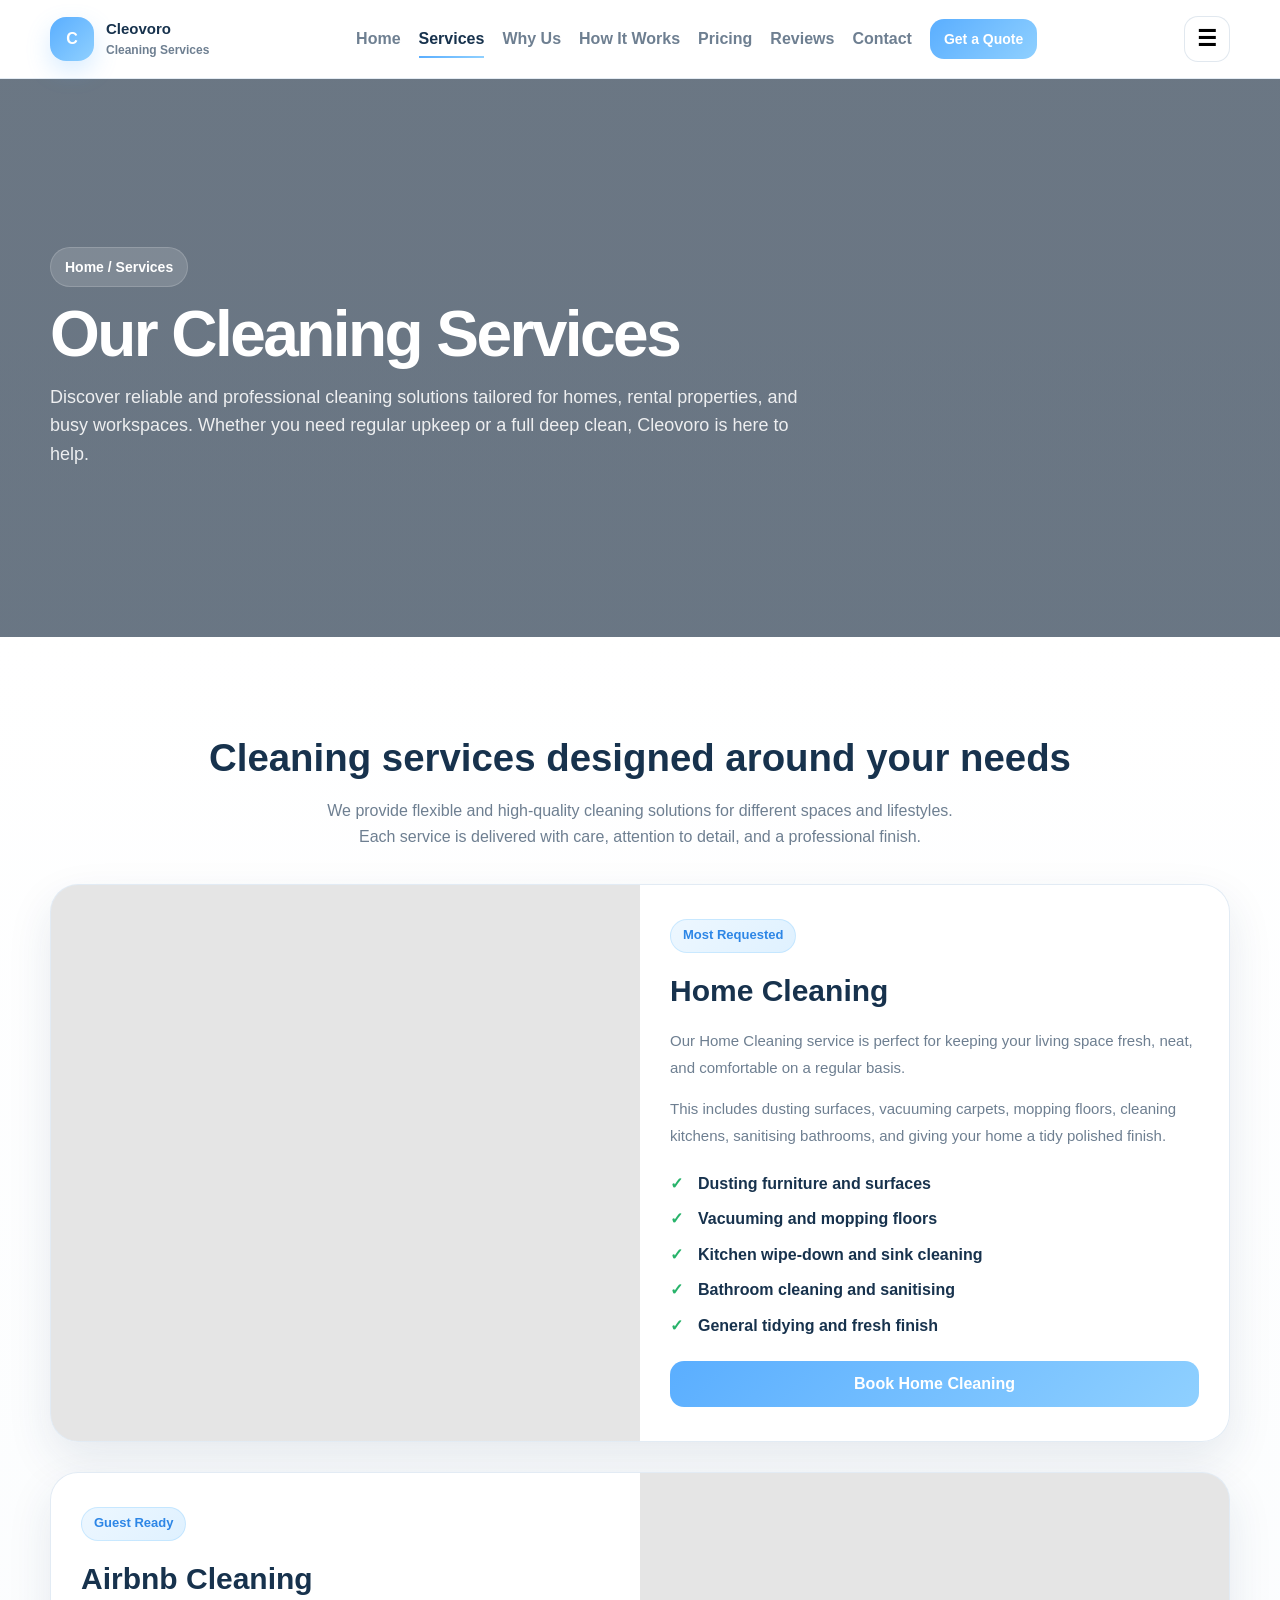
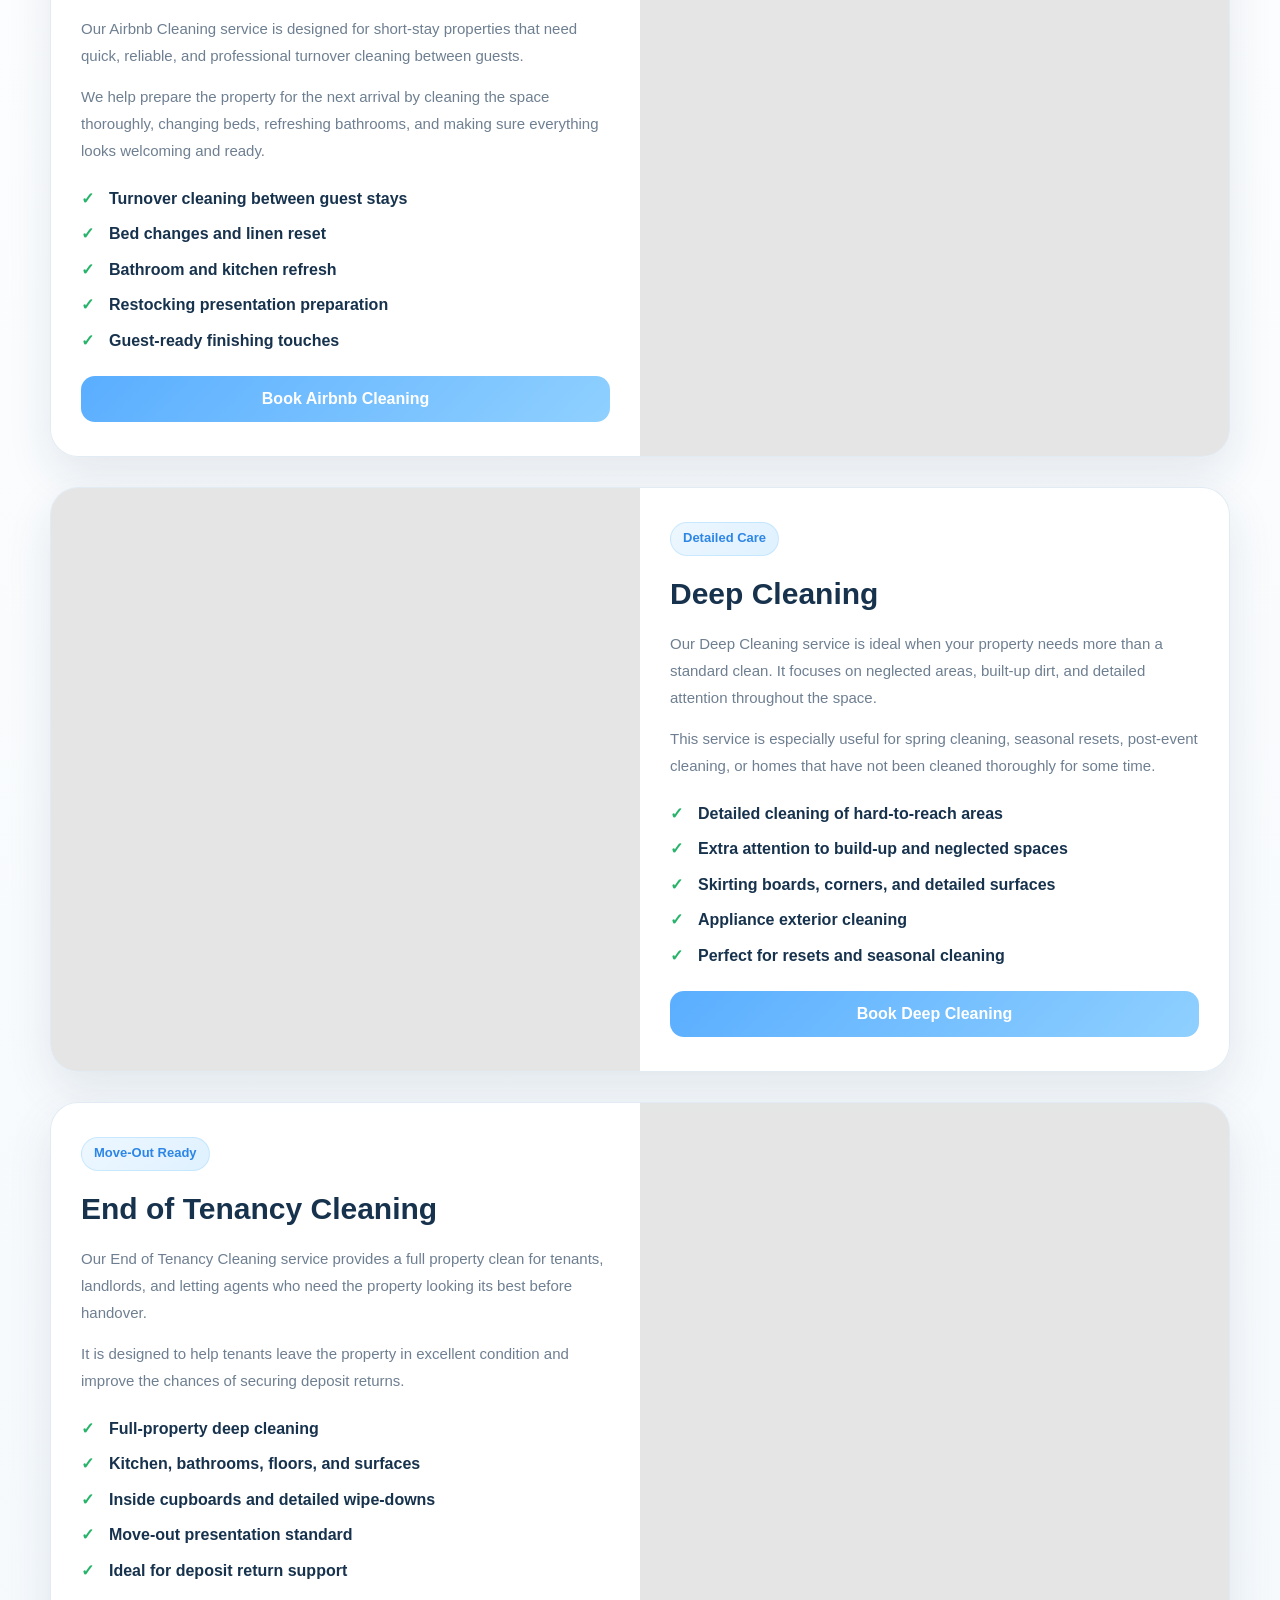
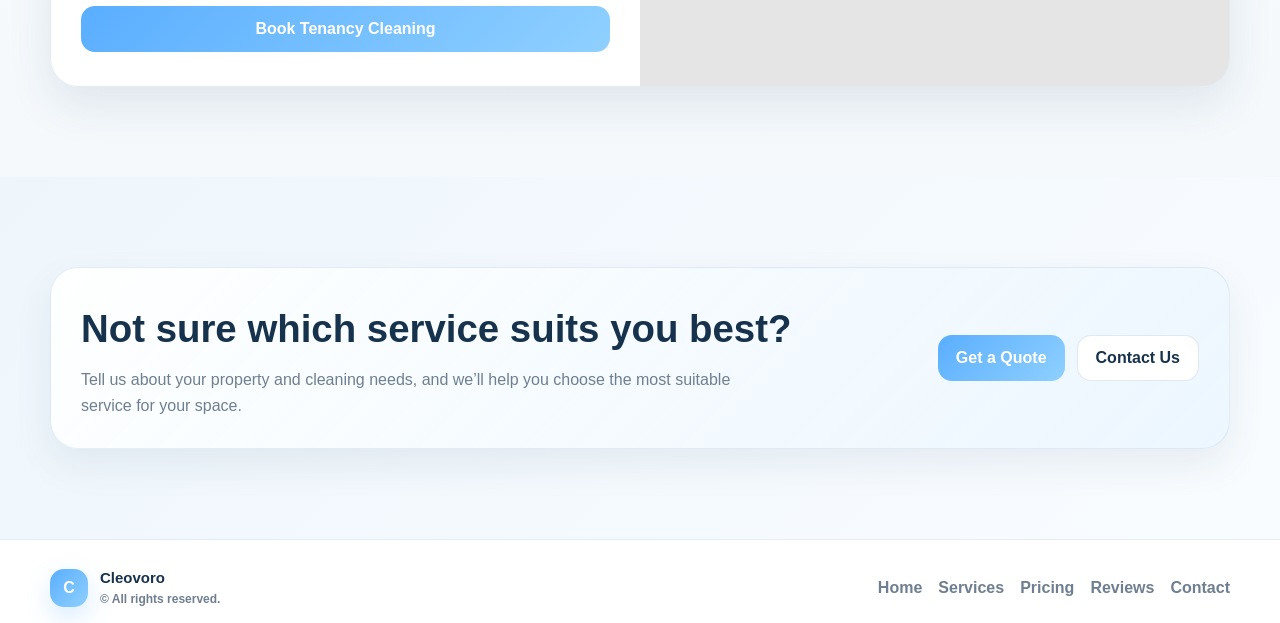
==== pages/services.html @ d51f7099 "1.2 update" ====
<!doctype html>
<html lang="en">
<head>
  <meta charset="UTF-8" />
  <meta name="viewport" content="width=device-width, initial-scale=1" />
  <title>Cleovoro | Services</title>
  <meta name="description" content="Explore Cleovoro cleaning services including Home Cleaning, Airbnb Cleaning, Deep Cleaning, and End of Tenancy Cleaning." />
  <link rel="stylesheet" href="../styles.css" />
</head>
<body>
  <!-- NAV -->
  <header class="nav" id="navbar">
    <div class="wrap nav-inner">
      <a href="index.html" class="brand">
        <div class="logo">C</div>
        <div>
          <div class="brand-title">Cleovoro</div>
          <div class="brand-sub">Cleaning Services</div>
        </div>
      </a>

      <nav class="menu">
        <a href="index.html">Home</a>
        <a href="services.html" class="active-link">Services</a>
        <a href="index.html#why-choose-us">Why Us</a>
        <a href="index.html#how-it-works">How It Works</a>
        <a href="index.html#pricing">Pricing</a>
        <a href="index.html#reviews">Reviews</a>
        <a href="index.html#contact">Contact</a>
        <a class="btn primary small" href="index.html#quote">Get a Quote</a>
      </nav>

      <button class="btn burger" id="burgerBtn">☰</button>
    </div>

    <div class="wrap mobile" id="mobileMenu">
      <a href="index.html">Home</a>
      <a href="services.html">Services</a>
      <a href="index.html#why-choose-us">Why Us</a>
      <a href="index.html#how-it-works">How It Works</a>
      <a href="index.html#pricing">Pricing</a>
      <a href="index.html#reviews">Reviews</a>
      <a href="index.html#contact">Contact</a>
      <a href="index.html#quote">Get a Quote</a>
    </div>
  </header>

  <!-- PAGE HERO -->
  <section class="sub-hero services-hero">
    <div class="sub-hero-overlay"></div>
    <div class="wrap sub-hero-content reveal visible">
      <div class="breadcrumb">Home / Services</div>
      <h1>Our Cleaning Services</h1>
      <p>
        Discover reliable and professional cleaning solutions tailored for homes,
        rental properties, and busy workspaces. Whether you need regular upkeep
        or a full deep clean, Cleovoro is here to help.
      </p>
    </div>
  </section>

  <!-- SERVICES INTRO -->
  <section class="section services-page-section">
    <div class="wrap">
      <div class="section-title center reveal visible">
        <div>
          <h2>Cleaning services designed around your needs</h2>
          <p>
            We provide flexible and high-quality cleaning solutions for different
            spaces and lifestyles. Each service is delivered with care,
            attention to detail, and a professional finish.
          </p>
        </div>
      </div>

      <div class="service-detail-grid">
        <!-- HOME CLEANING -->
        <div class="service-detail-card reveal visible">
          <div class="service-detail-image home-cleaning-img"></div>
          <div class="service-detail-content">
            <span class="service-badge">Most Requested</span>
            <h3>Home Cleaning</h3>
            <p>
              Our Home Cleaning service is perfect for keeping your living space
              fresh, neat, and comfortable on a regular basis.
            </p>
            <p>
              This includes dusting surfaces, vacuuming carpets, mopping floors,
              cleaning kitchens, sanitising bathrooms, and giving your home a
              tidy polished finish.
            </p>
            <ul class="service-list">
              <li>Dusting furniture and surfaces</li>
              <li>Vacuuming and mopping floors</li>
              <li>Kitchen wipe-down and sink cleaning</li>
              <li>Bathroom cleaning and sanitising</li>
              <li>General tidying and fresh finish</li>
            </ul>
            <a href="index.html#quote" class="btn primary">Book Home Cleaning</a>
          </div>
        </div>

        <!-- AIRBNB CLEANING -->
        <div class="service-detail-card reverse reveal visible">
          <div class="service-detail-image airbnb-cleaning-img"></div>
          <div class="service-detail-content">
            <span class="service-badge">Guest Ready</span>
            <h3>Airbnb Cleaning</h3>
            <p>
              Our Airbnb Cleaning service is designed for short-stay properties
              that need quick, reliable, and professional turnover cleaning
              between guests.
            </p>
            <p>
              We help prepare the property for the next arrival by cleaning the
              space thoroughly, changing beds, refreshing bathrooms, and making
              sure everything looks welcoming and ready.
            </p>
            <ul class="service-list">
              <li>Turnover cleaning between guest stays</li>
              <li>Bed changes and linen reset</li>
              <li>Bathroom and kitchen refresh</li>
              <li>Restocking presentation preparation</li>
              <li>Guest-ready finishing touches</li>
            </ul>
            <a href="index.html#quote" class="btn primary">Book Airbnb Cleaning</a>
          </div>
        </div>

        <!-- DEEP CLEANING -->
        <div class="service-detail-card reveal visible">
          <div class="service-detail-image deep-cleaning-img"></div>
          <div class="service-detail-content">
            <span class="service-badge">Detailed Care</span>
            <h3>Deep Cleaning</h3>
            <p>
              Our Deep Cleaning service is ideal when your property needs more
              than a standard clean. It focuses on neglected areas, built-up dirt,
              and detailed attention throughout the space.
            </p>
            <p>
              This service is especially useful for spring cleaning, seasonal
              resets, post-event cleaning, or homes that have not been cleaned
              thoroughly for some time.
            </p>
            <ul class="service-list">
              <li>Detailed cleaning of hard-to-reach areas</li>
              <li>Extra attention to build-up and neglected spaces</li>
              <li>Skirting boards, corners, and detailed surfaces</li>
              <li>Appliance exterior cleaning</li>
              <li>Perfect for resets and seasonal cleaning</li>
            </ul>
            <a href="index.html#quote" class="btn primary">Book Deep Cleaning</a>
          </div>
        </div>

        <!-- END OF TENANCY -->
        <div class="service-detail-card reverse reveal visible">
          <div class="service-detail-image tenancy-cleaning-img"></div>
          <div class="service-detail-content">
            <span class="service-badge">Move-Out Ready</span>
            <h3>End of Tenancy Cleaning</h3>
            <p>
              Our End of Tenancy Cleaning service provides a full property clean
              for tenants, landlords, and letting agents who need the property
              looking its best before handover.
            </p>
            <p>
              It is designed to help tenants leave the property in excellent
              condition and improve the chances of securing deposit returns.
            </p>
            <ul class="service-list">
              <li>Full-property deep cleaning</li>
              <li>Kitchen, bathrooms, floors, and surfaces</li>
              <li>Inside cupboards and detailed wipe-downs</li>
              <li>Move-out presentation standard</li>
              <li>Ideal for deposit return support</li>
            </ul>
            <a href="index.html#quote" class="btn primary">Book Tenancy Cleaning</a>
          </div>
        </div>
      </div>
    </div>
  </section>

  <!-- EXTRA CTA -->
  <section class="section service-cta-section">
    <div class="wrap">
      <div class="service-cta-box reveal visible">
        <div>
          <h2>Not sure which service suits you best?</h2>
          <p>
            Tell us about your property and cleaning needs, and we’ll help you
            choose the most suitable service for your space.
          </p>
        </div>
        <div class="service-cta-actions">
          <a href="index.html#quote" class="btn primary">Get a Quote</a>
          <a href="index.html#contact" class="btn">Contact Us</a>
        </div>
      </div>
    </div>
  </section>

  <!-- FOOTER -->
  <footer>
    <div class="wrap foot">
      <div class="foot-brand">
        <div class="logo small-logo">C</div>
        <div>
          <div class="brand-title">Cleovoro</div>
          <div class="brand-sub">© <span id="year"></span> All rights reserved.</div>
        </div>
      </div>

      <div class="links">
        <a href="index.html">Home</a>
        <a href="services.html">Services</a>
        <a href="index.html#pricing">Pricing</a>
        <a href="index.html#reviews">Reviews</a>
        <a href="index.html#contact">Contact</a>
      </div>
    </div>
  </footer>

  <script src="script.js"></script>
</body>
</html>
---- styles.css ----
:root{
  --bg: #eef4f9;
  --white: #ffffff;
  --light-blue: #8fd0ff;
  --blue: #5aaeff;
  --blue-dark: #2d86e6;
  --grey: #6e7f91;
  --grey-soft: #dbe4ec;
  --text: #17324d;
  --line: rgba(180, 200, 220, 0.4);
  --shadow: 0 18px 45px rgba(26, 60, 95, 0.12);
  --radius-lg: 26px;
  --radius-md: 18px;
  --radius-sm: 14px;
  --transition: .35s ease;
}

*{
  box-sizing: border-box;
}

html{
  scroll-behavior: smooth;
}

body{
  margin: 0;
  font-family: Arial, Helvetica, sans-serif;
  color: var(--text);
  background: linear-gradient(180deg, #ffffff 0%, #f7fbff 35%, #eef4f9 100%);
  line-height: 1.6;
  overflow-x: hidden;
}

a{
  text-decoration: none;
  color: inherit;
}

.wrap{
  width: min(1180px, calc(100% - 32px));
  margin: 0 auto;
}

/* NAV */
.nav{
  position: sticky;
  top: 0;
  z-index: 999;
  background: rgba(255,255,255,.82);
  backdrop-filter: blur(12px);
  border-bottom: 1px solid rgba(220,230,240,.8);
  transition: var(--transition);
}

.nav.scrolled{
  box-shadow: 0 8px 24px rgba(0,0,0,.06);
}

.nav-inner{
  min-height: 78px;
  display: flex;
  justify-content: space-between;
  align-items: center;
  gap: 20px;
}

.brand{
  display: flex;
  align-items: center;
  gap: 12px;
}

.brand-title{
  font-size: 15px;
  font-weight: 900;
}

.brand-sub{
  font-size: 12px;
  color: var(--grey);
  font-weight: 700;
}

.logo{
  width: 44px;
  height: 44px;
  border-radius: 16px;
  display: grid;
  place-items: center;
  background: linear-gradient(135deg, var(--blue), var(--light-blue));
  color: white;
  font-weight: 900;
  box-shadow: 0 10px 24px rgba(90,174,255,.24);
  transition: transform var(--transition);
}

.brand:hover .logo{
  transform: rotate(-6deg) scale(1.06);
}

.menu{
  display: flex;
  gap: 18px;
  align-items: center;
}

.menu a{
  font-weight: 700;
  color: var(--grey);
  position: relative;
  transition: var(--transition);
}

.menu a:hover{
  color: var(--text);
}

.menu a:not(.btn)::after{
  content: "";
  position: absolute;
  left: 0;
  bottom: -6px;
  width: 0;
  height: 2px;
  background: linear-gradient(90deg, var(--blue), var(--light-blue));
  transition: var(--transition);
}

.menu a:not(.btn):hover::after{
  width: 100%;
}

.mobile{
  display: none;
  padding-bottom: 14px;
}

.mobile.show{
  display: block;
}

.mobile a{
  display: block;
  padding: 12px 14px;
  margin-bottom: 10px;
  background: white;
  border: 1px solid var(--grey-soft);
  border-radius: 14px;
}

.burger{
  display: none;
  width: 46px;
  height: 46px;
  padding: 0;
  font-size: 22px;
}

/* BUTTONS */
.btn{
  display: inline-flex;
  align-items: center;
  justify-content: center;
  min-height: 46px;
  padding: 0 18px;
  border-radius: 14px;
  border: 1px solid rgba(170,190,210,.35);
  background: white;
  font-weight: 800;
  cursor: pointer;
  transition: transform .25s ease, box-shadow .25s ease, background .25s ease;
}

.btn:hover{
  transform: translateY(-2px);
  box-shadow: 0 14px 28px rgba(0,0,0,.08);
}

.btn.primary{
  background: linear-gradient(135deg, var(--blue), var(--light-blue));
  color: white;
  border: none;
}

.btn.primary:hover{
  background: linear-gradient(135deg, var(--blue-dark), var(--blue));
}

.btn.ghost{
  background: rgba(255,255,255,.8);
}

.btn.small{
  min-height: 40px;
  padding: 0 14px;
  font-size: 14px;
}

/* HERO */
.hero{
  position: relative;
  min-height: 100vh;
  display: flex;
  align-items: center;
}

.hero-bg{
  background-image:
    linear-gradient(rgba(12,31,52,.52), rgba(12,31,52,.52)),
    url("https://images.unsplash.com/photo-1581578731548-c64695cc6952?auto=format&fit=crop&w=1600&q=80");
  background-size: cover;
  background-position: center;
  background-attachment: fixed;
}

.hero-grid{
  position: relative;
  z-index: 2;
  display: grid;
  grid-template-columns: 1.08fr .92fr;
  gap: 32px;
  align-items: center;
  padding: 70px 0;
}

.hero-content{
  color: white;
}

.badge{
  display: inline-flex;
  align-items: center;
  gap: 10px;
  padding: 10px 16px;
  border-radius: 999px;
  background: rgba(255,255,255,.15);
  border: 1px solid rgba(255,255,255,.18);
  backdrop-filter: blur(8px);
  font-weight: 800;
  font-size: 14px;
}

.dot{
  width: 10px;
  height: 10px;
  border-radius: 50%;
  background: #33d17a;
  box-shadow: 0 0 0 4px rgba(51,209,122,.18);
}

h1{
  margin: 18px 0 14px;
  font-size: clamp(2.6rem, 5vw, 4.8rem);
  line-height: 1.03;
  letter-spacing: -0.04em;
}

.lead{
  max-width: 60ch;
  color: rgba(255,255,255,.88);
  font-size: 18px;
  margin-bottom: 22px;
}

.hero-actions{
  display: flex;
  gap: 12px;
  flex-wrap: wrap;
  margin-bottom: 18px;
}

.trust{
  display: flex;
  flex-wrap: wrap;
  gap: 10px;
}

.trust span{
  background: rgba(255,255,255,.14);
  border: 1px solid rgba(255,255,255,.14);
  color: rgba(255,255,255,.92);
  padding: 9px 12px;
  border-radius: 999px;
  font-size: 14px;
}

/* CARD */
.card{
  background: rgba(255,255,255,.82);
  backdrop-filter: blur(14px);
  border: 1px solid rgba(255,255,255,.5);
  border-radius: var(--radius-lg);
  box-shadow: var(--shadow);
  transition: transform var(--transition), box-shadow var(--transition);
}

.card:hover{
  transform: translateY(-6px);
  box-shadow: 0 24px 55px rgba(26,60,95,.17);
}

.quote-card{
  padding: 22px;
}

.quote-title{
  display: flex;
  justify-content: space-between;
  gap: 12px;
  margin-bottom: 16px;
}

.quote-title h3{
  margin: 0 0 4px;
  font-size: 24px;
}

.quote-title p{
  margin: 0;
  color: var(--grey);
}

.pill{
  display: inline-flex;
  align-items: center;
  min-height: 34px;
  padding: 0 12px;
  border-radius: 999px;
  background: #eef7ff;
  color: var(--blue-dark);
  border: 1px solid rgba(90,174,255,.24);
  font-size: 13px;
  font-weight: 800;
}

.pill.soft{
  background: white;
}

.form{
  display: grid;
  gap: 16px;
}

.grid2{
  display: grid;
  grid-template-columns: repeat(2, 1fr);
  gap: 14px;
}

label{
  display: block;
  margin-bottom: 7px;
  font-size: 14px;
  font-weight: 800;
}

input,
select,
textarea{
  width: 100%;
  padding: 13px 14px;
  border-radius: 14px;
  border: 1px solid rgba(160,180,200,.38);
  background: rgba(255,255,255,.92);
  font: inherit;
  outline: none;
  transition: var(--transition);
}

input:focus,
select:focus,
textarea:focus{
  border-color: rgba(90,174,255,.5);
  box-shadow: 0 0 0 5px rgba(90,174,255,.12);
  transform: translateY(-1px);
}

textarea{
  min-height: 100px;
  resize: vertical;
}

.checks{
  align-items: center;
}

.check-item{
  display: flex;
  align-items: center;
  gap: 10px;
  margin: 0;
}

.check-item input{
  width: auto;
}

.price-box{
  display: flex;
  justify-content: space-between;
  align-items: center;
  gap: 18px;
  padding: 16px;
  border-radius: 18px;
  background: linear-gradient(135deg, #ffffff, #eef7ff);
  border: 1px solid rgba(170,190,210,.28);
}

.mini{
  font-size: 13px;
  color: var(--grey);
}

#priceValue{
  display: block;
  font-size: 36px;
  margin: 6px 0;
  line-height: 1;
}

.price-actions{
  display: flex;
  gap: 10px;
  align-items: center;
  flex-wrap: wrap;
}

/* SECTIONS */
.section{
  padding: 90px 0;
  position: relative;
  overflow: hidden;
}

.section-title{
  margin-bottom: 26px;
}

.section-title h2{
  margin: 0 0 10px;
  font-size: clamp(2rem, 3vw, 2.8rem);
}

.section-title p{
  margin: 0;
  color: var(--grey);
  max-width: 72ch;
}

/* SERVICES */
.section-services{
  background:
    linear-gradient(rgba(255,255,255,.92), rgba(255,255,255,.92)),
    url("https://images.unsplash.com/photo-1603712725038-e9334ae8f39f?auto=format&fit=crop&w=1600&q=80");
  background-size: cover;
  background-position: center;
}

.features{
  display: grid;
  grid-template-columns: repeat(3, 1fr);
  gap: 18px;
}

.feature{
  padding: 22px;
}

.icon{
  width: 56px;
  height: 56px;
  border-radius: 18px;
  display: grid;
  place-items: center;
  font-size: 24px;
  background: linear-gradient(135deg, #edf7ff, #dbf0ff);
  border: 1px solid rgba(143,208,255,.36);
  margin-bottom: 14px;
  transition: transform var(--transition);
}

.feature:hover .icon{
  transform: scale(1.08) rotate(-5deg);
}

.feature h3{
  margin: 0 0 8px;
}

.feature p{
  margin: 0;
  color: var(--grey);
}

/* SPLIT */
.split-bg{
  background: linear-gradient(135deg, #eef6fc 0%, #f8fbfe 100%);
}

.split-grid{
  display: grid;
  grid-template-columns: 1fr 1fr;
  gap: 28px;
  align-items: center;
}

.split-image{
  min-height: 520px;
  border-radius: 28px;
  background-image:
    linear-gradient(rgba(0,0,0,.15), rgba(0,0,0,.15)),
    url("https://images.unsplash.com/photo-1527515637462-cff94eecc1ac?auto=format&fit=crop&w=1200&q=80");
  background-size: cover;
  background-position: center;
  box-shadow: var(--shadow);
  transition: transform .5s ease;
}

.split-image:hover{
  transform: scale(1.02);
}

.mini-grid{
  display: grid;
  grid-template-columns: repeat(2, 1fr);
  gap: 16px;
}

.mini-card{
  padding: 20px;
  border-radius: 20px;
  background: white;
  border: 1px solid rgba(190,210,230,.45);
  box-shadow: 0 10px 30px rgba(25,60,90,.06);
  transition: transform var(--transition), box-shadow var(--transition);
}

.mini-card:hover{
  transform: translateY(-5px);
  box-shadow: 0 20px 34px rgba(25,60,90,.12);
}

.mini-card h3{
  margin: 0 0 8px;
}

.mini-card p{
  margin: 0;
  color: var(--grey);
}

/* HOW IT WORKS */
.how-it-works-section{
  background:
    linear-gradient(rgba(255,255,255,0.94), rgba(241,247,252,0.94)),
    url("https://images.unsplash.com/photo-1527515862127-a4fc05baf7a5?auto=format&fit=crop&w=1600&q=80");
  background-size: cover;
  background-position: center;
}

.section-title.center{
  text-align: center;
}

.section-title.center p{
  margin-left: auto;
  margin-right: auto;
}

.steps-grid{
  display: grid;
  grid-template-columns: repeat(4, 1fr);
  gap: 18px;
  margin-top: 28px;
}

.step-card{
  position: relative;
  padding: 28px 22px 22px;
  border-radius: 24px;
  background: rgba(255,255,255,0.88);
  backdrop-filter: blur(10px);
  border: 1px solid rgba(190,210,230,0.45);
  box-shadow: 0 16px 38px rgba(26,60,95,0.10);
  transition: transform .35s ease, box-shadow .35s ease, border-color .35s ease;
  overflow: hidden;
}

.step-card::before{
  content: "";
  position: absolute;
  top: 0;
  left: 0;
  width: 100%;
  height: 5px;
  background: linear-gradient(90deg, var(--blue), var(--light-blue));
}

.step-card:hover{
  transform: translateY(-8px);
  box-shadow: 0 26px 48px rgba(26,60,95,0.16);
  border-color: rgba(90,174,255,0.35);
}

.step-number{
  position: absolute;
  top: 14px;
  right: 16px;
  width: 36px;
  height: 36px;
  border-radius: 50%;
  display: grid;
  place-items: center;
  background: linear-gradient(135deg, var(--blue), var(--light-blue));
  color: #fff;
  font-weight: 900;
  box-shadow: 0 10px 20px rgba(90,174,255,0.22);
}

.step-icon{
  width: 68px;
  height: 68px;
  display: grid;
  place-items: center;
  border-radius: 20px;
  margin-bottom: 18px;
  font-size: 30px;
  background: linear-gradient(135deg, #edf7ff, #dff1ff);
  border: 1px solid rgba(143,208,255,0.36);
  transition: transform .35s ease;
}

.step-card:hover .step-icon{
  transform: scale(1.08) rotate(-6deg);
}

.step-card h3{
  margin: 0 0 10px;
  font-size: 20px;
  color: var(--text);
}

.step-card p{
  margin: 0;
  color: var(--grey);
  font-size: 15px;
  line-height: 1.7;
}

.how-it-works-cta{
  margin-top: 30px;
  padding: 22px 24px;
  border-radius: 24px;
  background: linear-gradient(135deg, rgba(255,255,255,0.92), rgba(234,245,255,0.82));
  border: 1px solid rgba(180,200,220,0.35);
  box-shadow: 0 16px 35px rgba(26,60,95,0.08);
  display: flex;
  align-items: center;
  justify-content: space-between;
  gap: 18px;
}

.how-it-works-cta h3{
  margin: 0 0 6px;
  font-size: 24px;
}

.how-it-works-cta p{
  margin: 0;
  color: var(--grey);
}

/* responsive */
@media (max-width: 1024px){
  .steps-grid{
    grid-template-columns: repeat(2, 1fr);
  }
}

@media (max-width: 768px){
  .steps-grid{
    grid-template-columns: 1fr;
  }

  .how-it-works-cta{
    flex-direction: column;
    align-items: flex-start;
  }
}

/* PRICING */
.pricing-section{
  background:
    linear-gradient(rgba(245,250,255,.95), rgba(245,250,255,.95)),
    url("https://images.unsplash.com/photo-1563453392212-326f5e854473?auto=format&fit=crop&w=1600&q=80");
  background-size: cover;
  background-position: center;
}

.pricing{
  display: grid;
  grid-template-columns: repeat(3, 1fr);
  gap: 18px;
}

.plan{
  position: relative;
  padding: 24px;
}

.plan.featured{
  transform: scale(1.03);
}

.plan.featured:hover{
  transform: scale(1.03) translateY(-6px);
}

.tag{
  position: absolute;
  top: 18px;
  right: 18px;
  background: linear-gradient(135deg, var(--blue), var(--light-blue));
  color: white;
  border-radius: 999px;
  padding: 8px 12px;
  font-size: 13px;
  font-weight: 800;
}

.plan .p{
  color: var(--grey);
}

.money{
  font-size: 40px;
  font-weight: 900;
}

.per{
  color: var(--grey);
  font-weight: 700;
}

.list{
  list-style: none;
  padding: 0;
  margin: 18px 0 22px;
  display: grid;
  gap: 10px;
}

.list li{
  display: flex;
  gap: 10px;
}

.tick{
  color: #29b36b;
  font-weight: 900;
}

.actions{
  display: flex;
  gap: 10px;
  flex-wrap: wrap;
}

/* REVIEWS */
.reviews-bg{
  background-image:
    linear-gradient(rgba(18,38,58,.72), rgba(18,38,58,.72)),
    url("https://images.unsplash.com/photo-1520607162513-77705c0f0d4a?auto=format&fit=crop&w=1600&q=80");
  background-size: cover;
  background-position: center;
  color: white;
  background-attachment: fixed;
}

.reviews-bg .section-title p{
  color: rgba(255,255,255,.8);
}

.testimonials{
  display: grid;
  grid-template-columns: repeat(2, 1fr);
  gap: 18px;
  margin-bottom: 18px;
}

.review{
  padding: 22px;
  background: rgba(255,255,255,.12);
  border: 1px solid rgba(255,255,255,.15);
  color: white;
}

.review p,
.review .where{
  color: rgba(255,255,255,.82);
}

.review .who{
  font-weight: 900;
}

.stars{
  color: #ffc85a;
  letter-spacing: 2px;
  margin-bottom: 10px;
}

.cta{
  padding: 22px;
  display: flex;
  justify-content: space-between;
  align-items: center;
  gap: 18px;
  background: rgba(255,255,255,.14);
  color: white;
}

/* CONTACT */
.contact-section{
  background: linear-gradient(180deg, #ffffff 0%, #f1f7fc 100%);
}

.contact-cards{
  display: grid;
  grid-template-columns: repeat(3, 1fr);
  gap: 18px;
}

/* FOOTER */
footer{
  padding: 26px 0 14px;
  border-top: 1px solid rgba(210,225,240,.6);
  background: white;
}

.foot{
  display: flex;
  justify-content: space-between;
  align-items: center;
  gap: 18px;
}

.foot-brand{
  display: flex;
  align-items: center;
  gap: 12px;
}

.small-logo{
  width: 38px;
  height: 38px;
  border-radius: 14px;
}

.links{
  display: flex;
  gap: 16px;
  flex-wrap: wrap;
}

.links a{
  color: var(--grey);
  font-weight: 700;
}

/* TOAST */
.toast{
  position: fixed;
  right: 18px;
  bottom: 18px;
  z-index: 1200;
  display: flex;
  gap: 12px;
  align-items: center;
  width: min(360px, calc(100% - 28px));
  padding: 15px 16px;
  border-radius: 18px;
  background: rgba(17,28,40,.94);
  color: white;
  opacity: 0;
  pointer-events: none;
  transform: translateY(10px);
  transition: .28s ease;
}

.toast.show{
  opacity: 1;
  transform: translateY(0);
}

.ticon{
  width: 40px;
  height: 40px;
  border-radius: 12px;
  display: grid;
  place-items: center;
  background: rgba(255,255,255,.12);
  font-weight: 900;
}

.ttext{
  font-weight: 900;
}

.tmuted{
  color: rgba(255,255,255,.8);
  font-size: 14px;
}

/* REVEAL */
.reveal{
  opacity: 0;
  transform: translateY(26px);
  transition: opacity .8s ease, transform .8s ease;
}

.reveal.visible{
  opacity: 1;
  transform: translateY(0);
}


/* RESPONSIVE */
@media (max-width: 1024px){
  .hero-grid,
  .split-grid{
    grid-template-columns: 1fr;
  }

  .features,
  .pricing,
  .contact-cards{
    grid-template-columns: repeat(2, 1fr);
  }

  .split-image{
    min-height: 380px;
  }
}

@media (max-width: 768px){
  .menu{
    display: none;
  }

  .burger{
    display: inline-flex;
  }

  .grid2,
  .features,
  .pricing,
  .testimonials,
  .mini-grid,
  .contact-cards{
    grid-template-columns: 1fr !important;
  }

  .price-box,
  .cta,
  .foot{
    flex-direction: column;
    align-items: flex-start;
  }

  .hero-bg,
  .reviews-bg{
    background-attachment: scroll;
  }

  h1{
    font-size: 2.8rem;
  }
}





/* =========================
   SERVICES PAGE
========================= */

.active-link{
  color: var(--text) !important;
}

.active-link::after{
  width: 100% !important;
}

.sub-hero{
  position: relative;
  min-height: 62vh;
  display: flex;
  align-items: center;
  overflow: hidden;
}

.services-hero{
  background-image:
    linear-gradient(rgba(16, 35, 56, 0.62), rgba(16, 35, 56, 0.62)),
    url("https://images.unsplash.com/photo-1520607162513-77705c0f0d4a?auto=format&fit=crop&w=1600&q=80");
  background-size: cover;
  background-position: center;
  background-attachment: fixed;
}

.sub-hero-content{
  position: relative;
  z-index: 2;
  color: white;
  padding: 80px 0;
}

.breadcrumb{
  display: inline-block;
  margin-bottom: 14px;
  padding: 8px 14px;
  border-radius: 999px;
  background: rgba(255,255,255,0.14);
  border: 1px solid rgba(255,255,255,0.16);
  font-size: 14px;
  font-weight: 700;
}

.sub-hero-content h1{
  margin: 0 0 14px;
  font-size: clamp(2.5rem, 5vw, 4.5rem);
  line-height: 1.05;
  color: white;
}

.sub-hero-content p{
  max-width: 750px;
  margin: 0;
  font-size: 18px;
  color: rgba(255,255,255,0.88);
}

.services-page-section{
  background: linear-gradient(180deg, #ffffff 0%, #f5f9fc 100%);
}

.service-detail-grid{
  display: grid;
  gap: 30px;
  margin-top: 34px;
}

.service-detail-card{
  display: grid;
  grid-template-columns: 1fr 1fr;
  gap: 0;
  background: rgba(255,255,255,0.92);
  border: 1px solid rgba(190,210,230,0.45);
  border-radius: 28px;
  overflow: hidden;
  box-shadow: 0 18px 45px rgba(26,60,95,0.10);
  transition: transform .35s ease, box-shadow .35s ease;
}

.service-detail-card:hover{
  transform: translateY(-6px);
  box-shadow: 0 28px 55px rgba(26,60,95,0.14);
}

.service-detail-card.reverse .service-detail-image{
  order: 2;
}

.service-detail-card.reverse .service-detail-content{
  order: 1;
}

.service-detail-image{
  min-height: 380px;
  background-size: cover;
  background-position: center;
  transition: transform .6s ease;
}

.service-detail-card:hover .service-detail-image{
  transform: scale(1.05);
}

.home-cleaning-img{
  background-image:
    linear-gradient(rgba(0,0,0,0.10), rgba(0,0,0,0.10)),
    url("https://images.unsplash.com/photo-1581578731548-c64695cc6952?auto=format&fit=crop&w=1200&q=80");
}

.airbnb-cleaning-img{
  background-image:
    linear-gradient(rgba(0,0,0,0.10), rgba(0,0,0,0.10)),
    url("https://images.unsplash.com/photo-1505693416388-ac5ce068fe85?auto=format&fit=crop&w=1200&q=80");
}

.deep-cleaning-img{
  background-image:
    linear-gradient(rgba(0,0,0,0.10), rgba(0,0,0,0.10)),
    url("https://images.unsplash.com/photo-1563453392212-326f5e854473?auto=format&fit=crop&w=1200&q=80");
}

.tenancy-cleaning-img{
  background-image:
    linear-gradient(rgba(0,0,0,0.10), rgba(0,0,0,0.10)),
    url("https://images.unsplash.com/photo-1484154218962-a197022b5858?auto=format&fit=crop&w=1200&q=80");
}

.service-detail-content{
  padding: 34px 30px;
  display: flex;
  flex-direction: column;
  justify-content: center;
}

.service-badge{
  display: inline-flex;
  align-items: center;
  width: fit-content;
  min-height: 34px;
  padding: 0 12px;
  border-radius: 999px;
  margin-bottom: 14px;
  background: linear-gradient(135deg, #edf7ff, #dff1ff);
  color: var(--blue-dark);
  border: 1px solid rgba(143,208,255,0.36);
  font-size: 13px;
  font-weight: 800;
}

.service-detail-content h3{
  margin: 0 0 12px;
  font-size: 30px;
  color: var(--text);
}

.service-detail-content p{
  margin: 0 0 14px;
  color: var(--grey);
  line-height: 1.8;
  font-size: 15px;
}

.service-list{
  list-style: none;
  padding: 0;
  margin: 8px 0 22px;
  display: grid;
  gap: 10px;
}

.service-list li{
  position: relative;
  padding-left: 28px;
  color: var(--text);
  font-weight: 600;
}

.service-list li::before{
  content: "✓";
  position: absolute;
  left: 0;
  top: 0;
  color: #27b36a;
  font-weight: 900;
}

.service-cta-section{
  background: linear-gradient(135deg, #eef6fc 0%, #f9fcff 100%);
}

.service-cta-box{
  padding: 30px;
  border-radius: 28px;
  background: linear-gradient(135deg, rgba(255,255,255,0.94), rgba(234,245,255,0.84));
  border: 1px solid rgba(190,210,230,0.40);
  box-shadow: 0 16px 38px rgba(26,60,95,0.08);
  display: flex;
  justify-content: space-between;
  align-items: center;
  gap: 24px;
}

.service-cta-box h2{
  margin: 0 0 8px;
  font-size: clamp(1.8rem, 3vw, 2.6rem);
}

.service-cta-box p{
  margin: 0;
  color: var(--grey);
  max-width: 700px;
}

.service-cta-actions{
  display: flex;
  gap: 12px;
  flex-wrap: wrap;
}

/* SERVICES PAGE RESPONSIVE */
@media (max-width: 1024px){
  .service-detail-card{
    grid-template-columns: 1fr;
  }

  .service-detail-card.reverse .service-detail-image,
  .service-detail-card.reverse .service-detail-content{
    order: unset;
  }

  .service-detail-image{
    min-height: 300px;
  }
}

@media (max-width: 768px){
  .services-hero{
    background-attachment: scroll;
  }

  .service-detail-content{
    padding: 24px 20px;
  }

  .service-detail-content h3{
    font-size: 26px;
  }

  .service-cta-box{
    flex-direction: column;
    align-items: flex-start;
  }
}
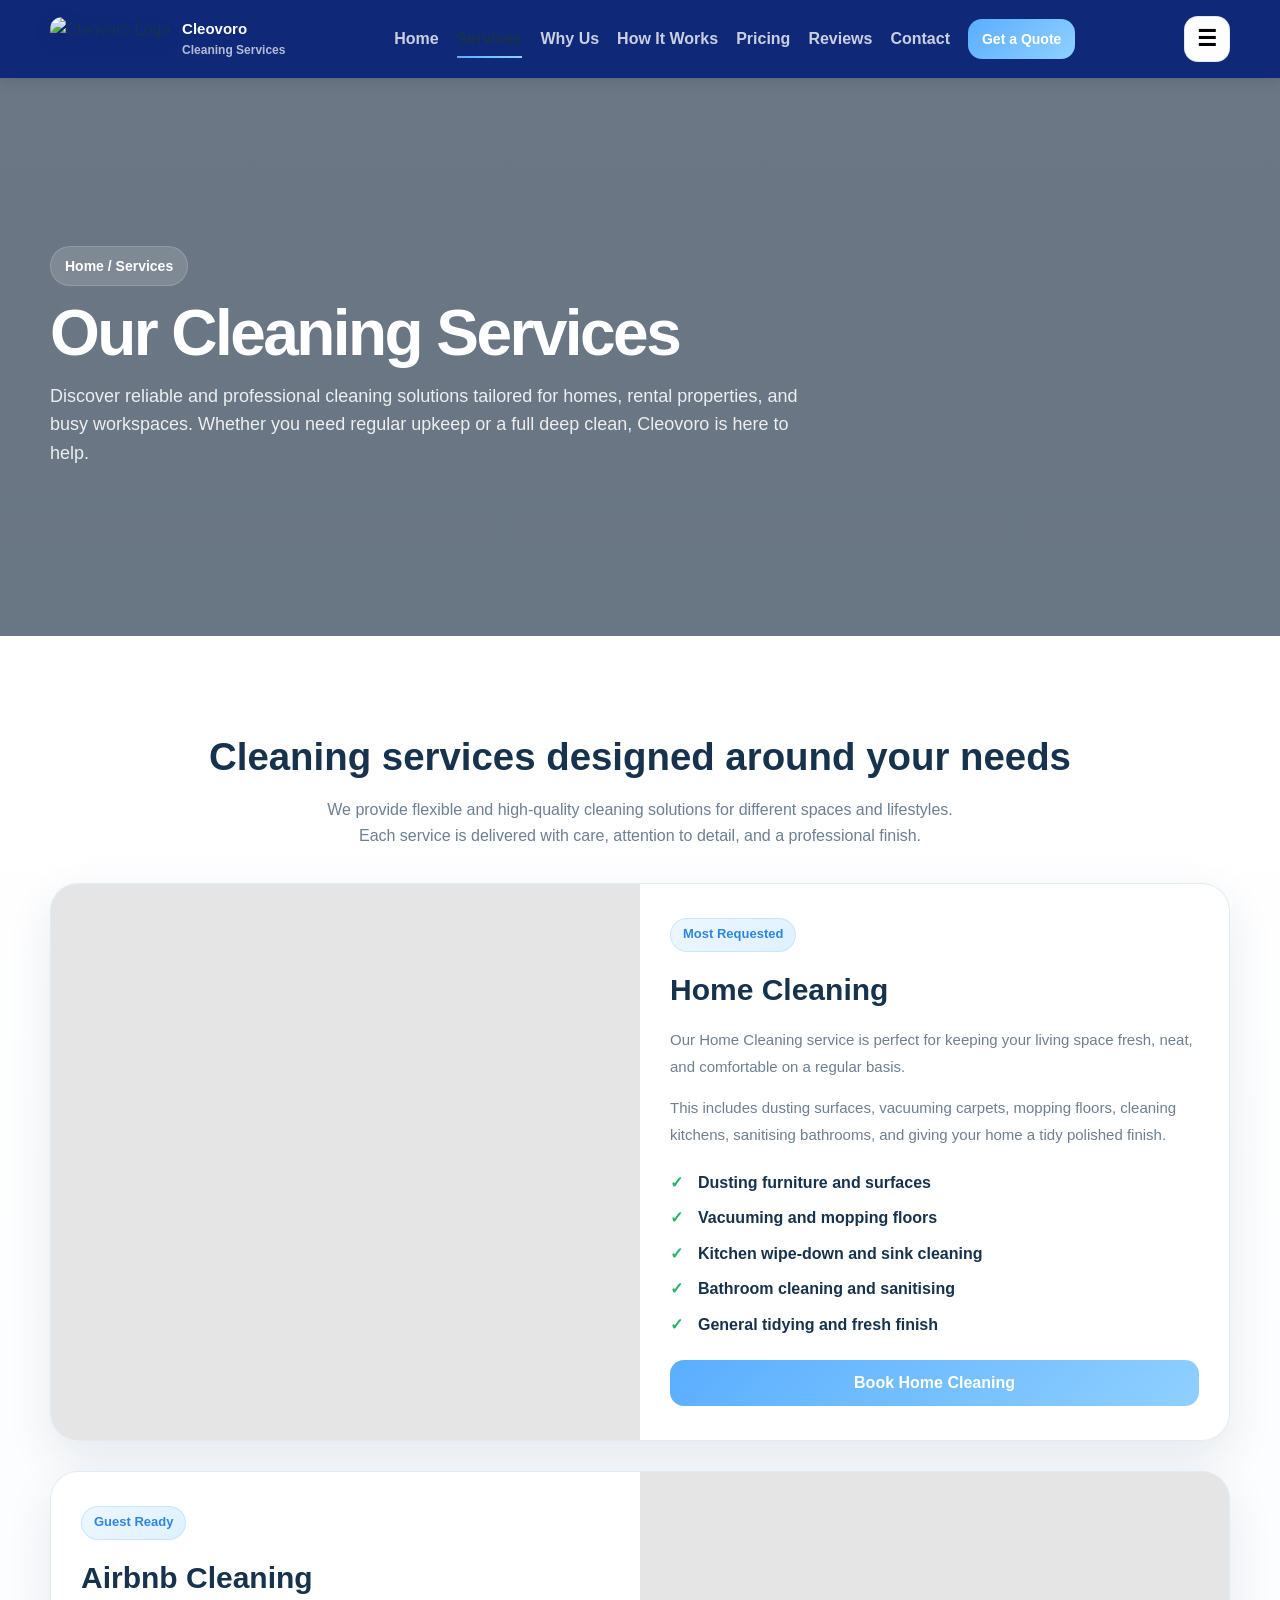
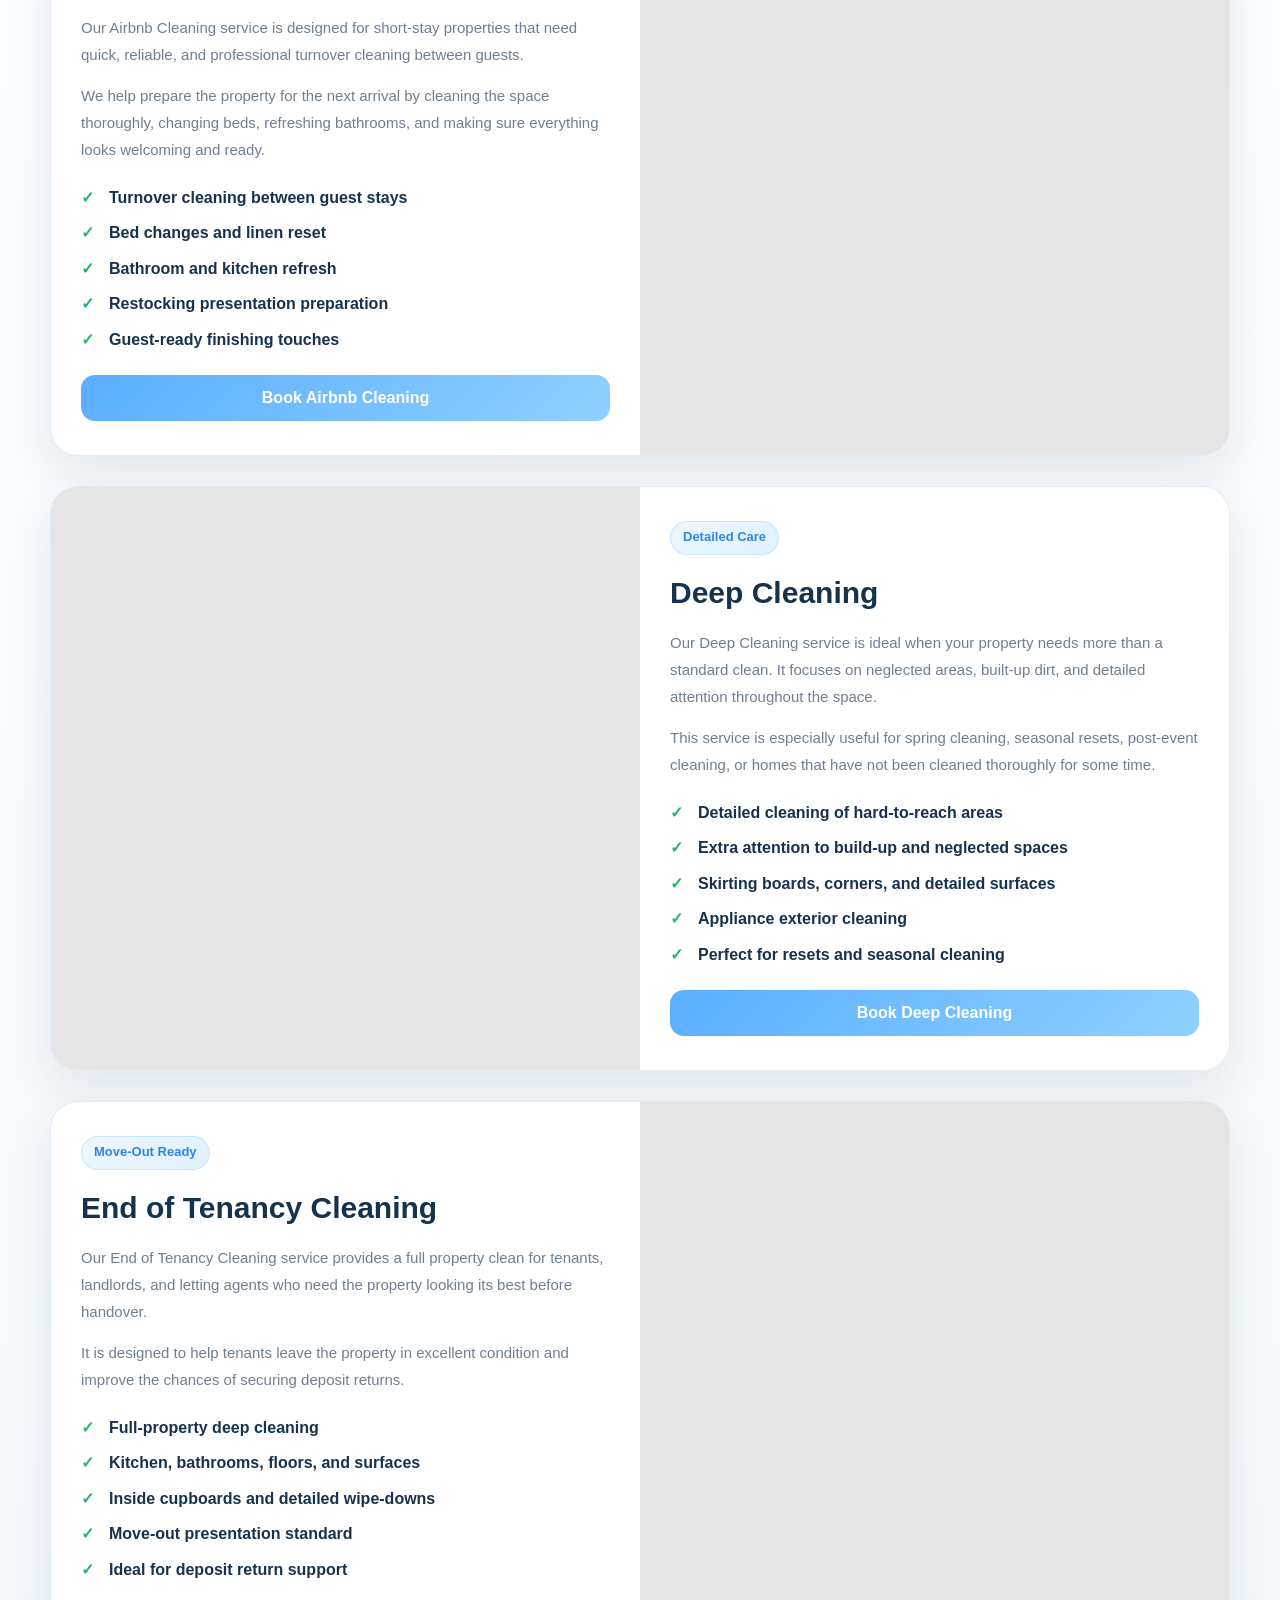
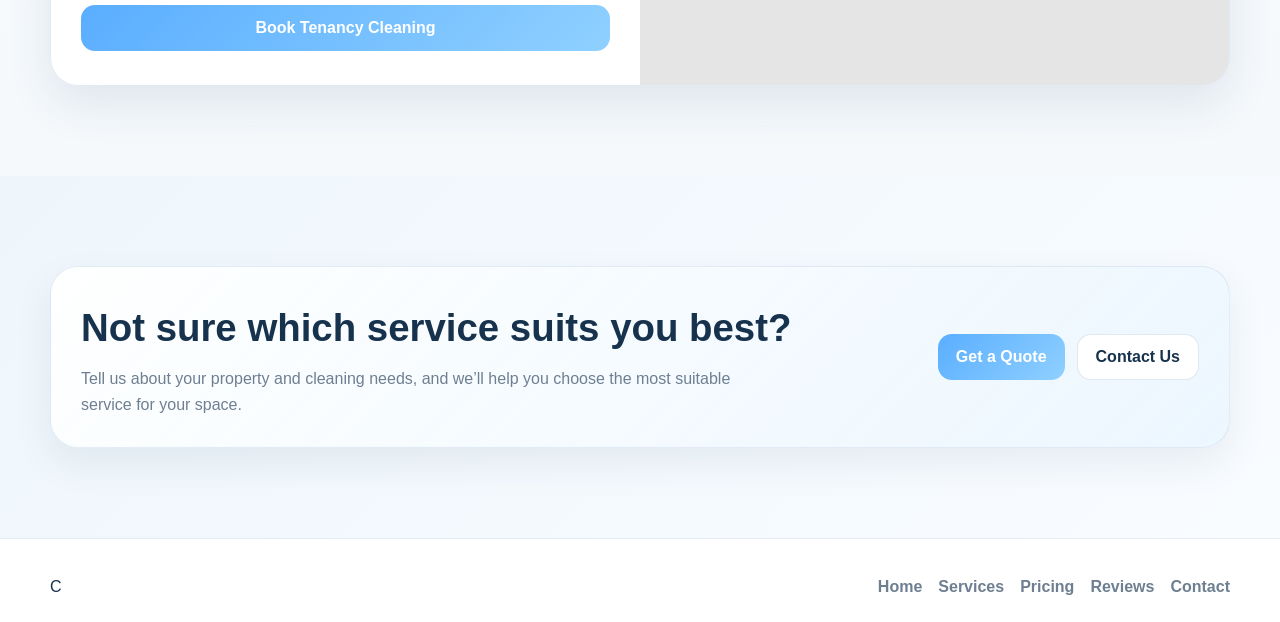
==== commit c94c16a0: "1.3 update" ====
--- a/pages/services.html
+++ b/pages/services.html
@@ -11,8 +11,10 @@
   <!-- NAV -->
   <header class="nav" id="navbar">
     <div class="wrap nav-inner">
-      <a href="index.html" class="brand">
-        <div class="logo">C</div>
+      <a href="#top" class="brand">
+        <div class="logo">
+          <img src="https://i.ibb.co/BVnv0CFX/logo.png" alt="Cleovoro Logo" class="small-logo-img ">
+        </div>
         <div>
           <div class="brand-title">Cleovoro</div>
           <div class="brand-sub">Cleaning Services</div>
@@ -20,28 +22,28 @@
       </a>
 
       <nav class="menu">
-        <a href="index.html">Home</a>
+        <a href="../index.html">Home</a>
         <a href="services.html" class="active-link">Services</a>
-        <a href="index.html#why-choose-us">Why Us</a>
-        <a href="index.html#how-it-works">How It Works</a>
-        <a href="index.html#pricing">Pricing</a>
-        <a href="index.html#reviews">Reviews</a>
-        <a href="index.html#contact">Contact</a>
-        <a class="btn primary small" href="index.html#quote">Get a Quote</a>
+        <a href="../index.html#why-choose-us">Why Us</a>
+        <a href="../index.html#how-it-works">How It Works</a>
+        <a href="../index.html#pricing">Pricing</a>
+        <a href="../index.html#reviews">Reviews</a>
+        <a href="../index.html#contact">Contact</a>
+        <a class="btn primary small" href="../index.html#quote">Get a Quote</a>
       </nav>
 
       <button class="btn burger" id="burgerBtn">☰</button>
     </div>
 
     <div class="wrap mobile" id="mobileMenu">
-      <a href="index.html">Home</a>
+      <a href="../index.html">Home</a>
       <a href="services.html">Services</a>
-      <a href="index.html#why-choose-us">Why Us</a>
-      <a href="index.html#how-it-works">How It Works</a>
-      <a href="index.html#pricing">Pricing</a>
-      <a href="index.html#reviews">Reviews</a>
-      <a href="index.html#contact">Contact</a>
-      <a href="index.html#quote">Get a Quote</a>
+      <a href="../index.html#why-choose-us">Why Us</a>
+      <a href="../index.html#how-it-works">How It Works</a>
+      <a href="../index.html#pricing">Pricing</a>
+      <a href="../index.html#reviews">Reviews</a>
+      <a href="../index.html#contact">Contact</a>
+      <a href="../index.html#quote">Get a Quote</a>
     </div>
   </header>
 
--- a/styles.css
+++ b/styles.css
@@ -47,14 +47,18 @@
   position: sticky;
   top: 0;
   z-index: 999;
-  background: rgba(255,255,255,.82);
+  background: rgba(15, 40, 120);
   backdrop-filter: blur(12px);
-  border-bottom: 1px solid rgba(220,230,240,.8);
   transition: var(--transition);
+  box-shadow: 0 4px 12px rgba(0, 0, 0, 0.1);
 }
 
 .nav.scrolled{
   box-shadow: 0 8px 24px rgba(0,0,0,.06);
+}
+
+.nav.hide{
+  transform: translateY(-100%);
 }
 
 .nav-inner{
@@ -74,25 +78,35 @@
 .brand-title{
   font-size: 15px;
   font-weight: 900;
+  color: #ffffff;
 }
 
 .brand-sub{
   font-size: 12px;
-  color: var(--grey);
+  color: #ffffffb0;
   font-weight: 700;
 }
 
 .logo{
-  width: 44px;
+  all: unset;              /* removes EVERYTHING (box, border, shadow, etc.) */
+  display: flex;
+  align-items: center;
+}
+
+.logo img{
   height: 44px;
-  border-radius: 16px;
-  display: grid;
-  place-items: center;
-  background: linear-gradient(135deg, var(--blue), var(--light-blue));
-  color: white;
-  font-weight: 900;
-  box-shadow: 0 10px 24px rgba(90,174,255,.24);
+  width: auto;
+  object-fit: contain;
+  display: block;
   transition: transform var(--transition);
+  filter: drop-shadow(0 6px 10px rgba(0,0,0,.08));
+  border-radius: 12px;
+
+}
+
+/* hover animation */
+.brand:hover .logo img{
+  transform: scale(1.05);
 }
 
 .brand:hover .logo{
@@ -107,7 +121,7 @@
 
 .menu a{
   font-weight: 700;
-  color: var(--grey);
+  color: #ffffffc7;
   position: relative;
   transition: var(--transition);
 }
@@ -853,10 +867,12 @@
   gap: 12px;
 }
 
-.small-logo{
-  width: 38px;
-  height: 38px;
-  border-radius: 14px;
+.small-logo-img{
+  height: 44px;
+  width: auto;
+  object-fit: contain;
+  transition: transform var(--transition);
+  filter: drop-shadow(0 6px 12px rgba(0,0,0,.08));
 }
 
 .links{
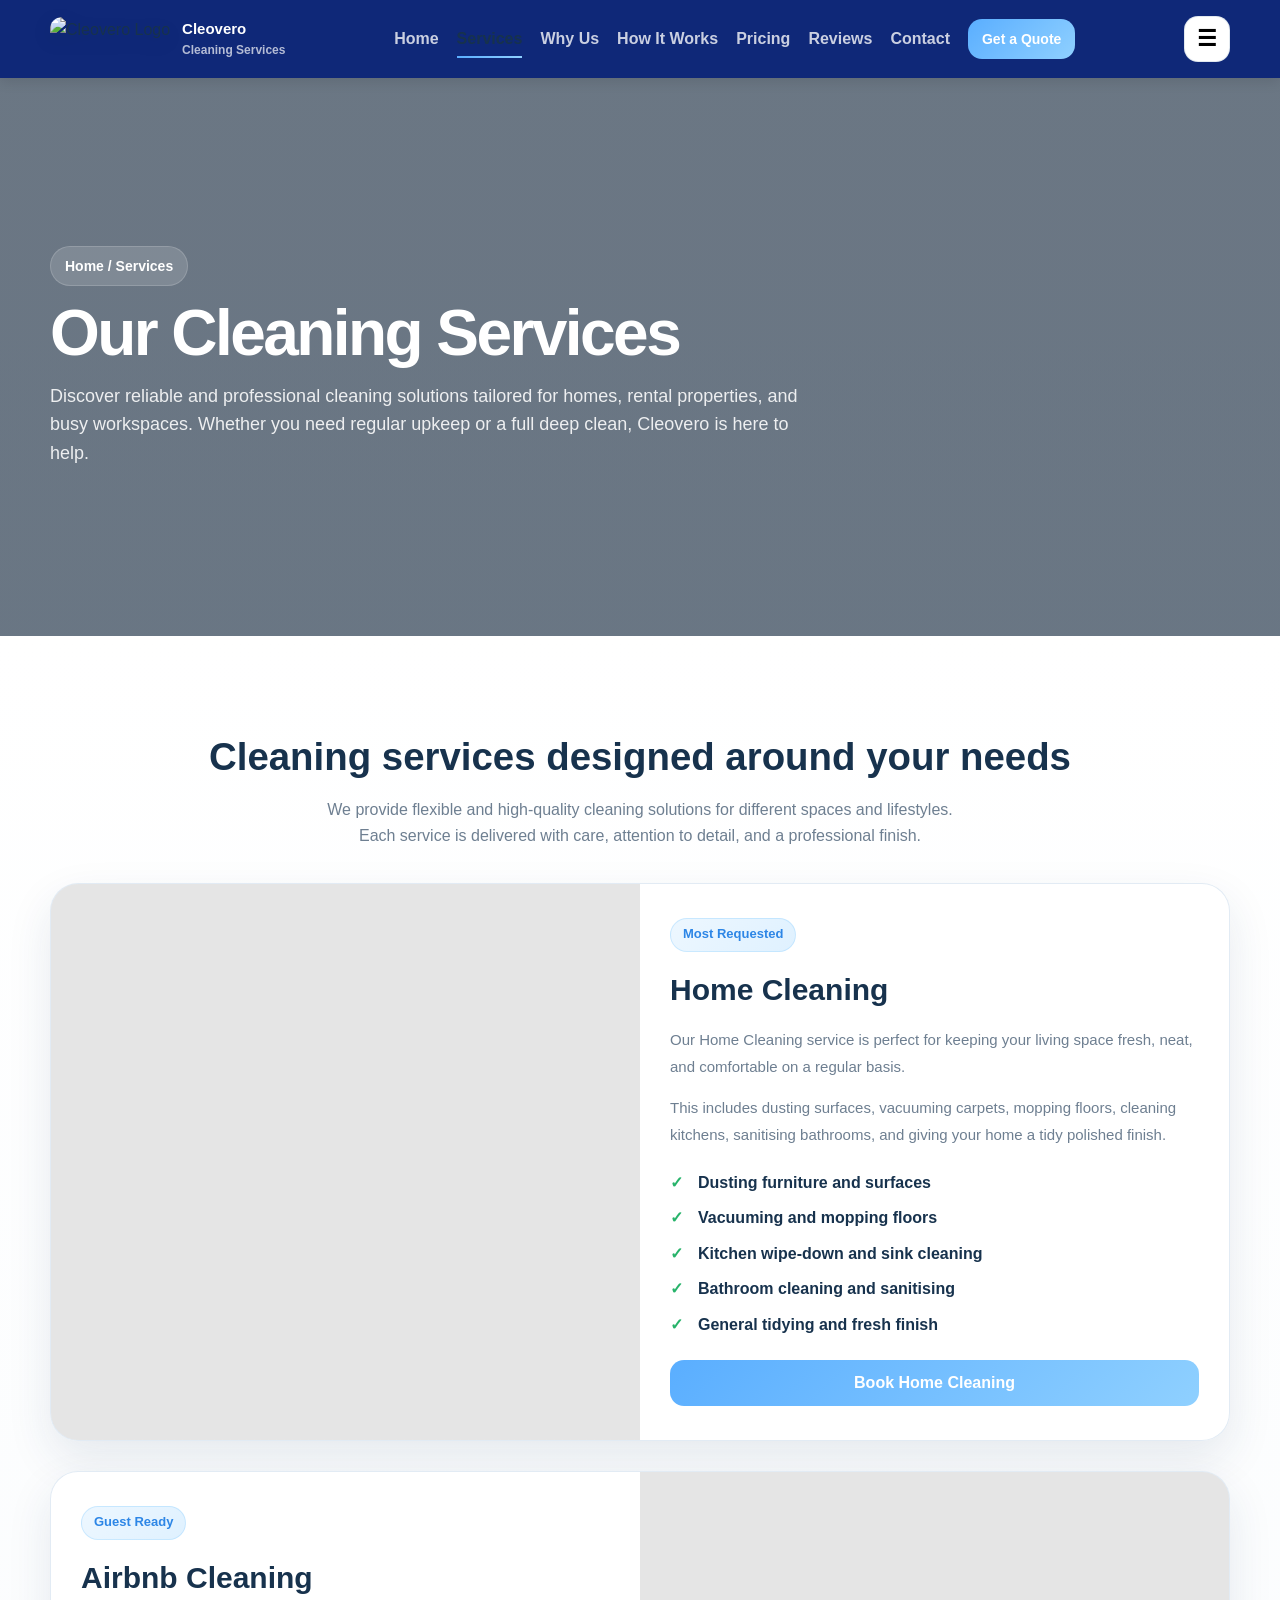
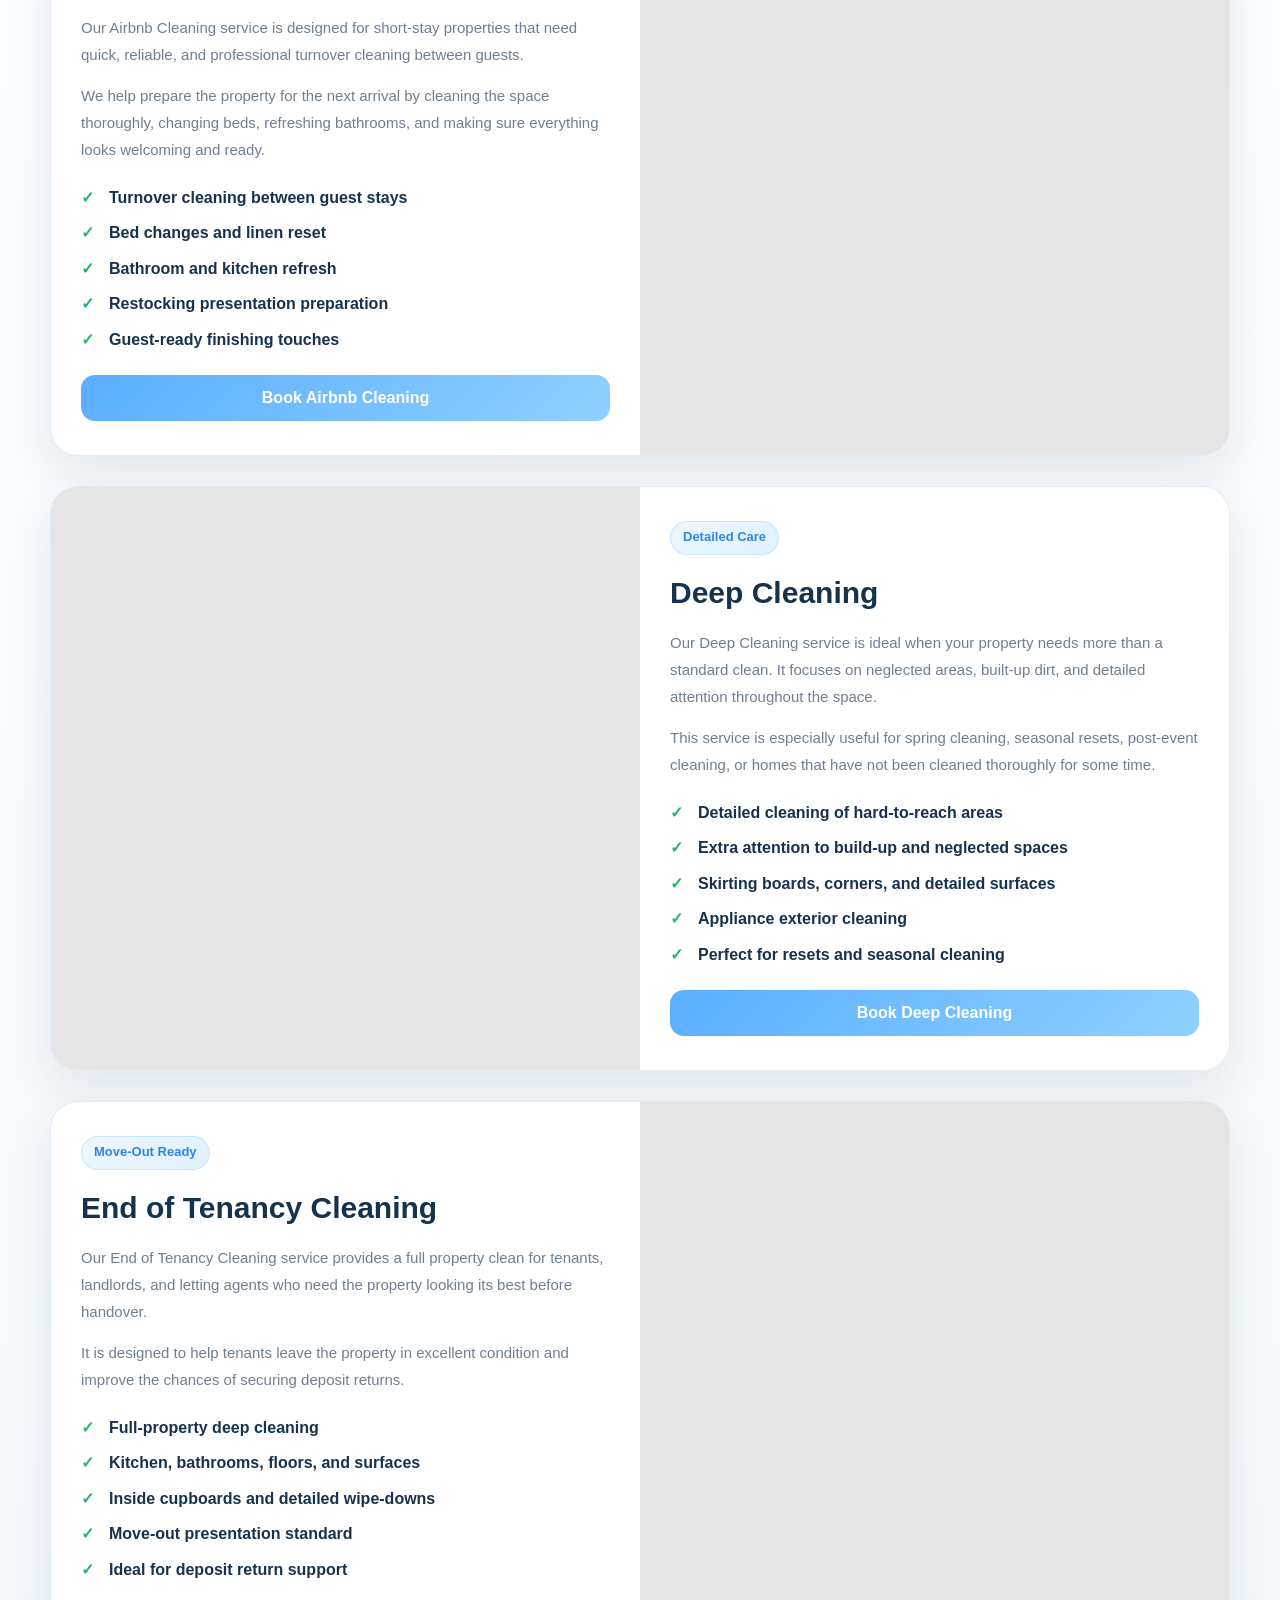
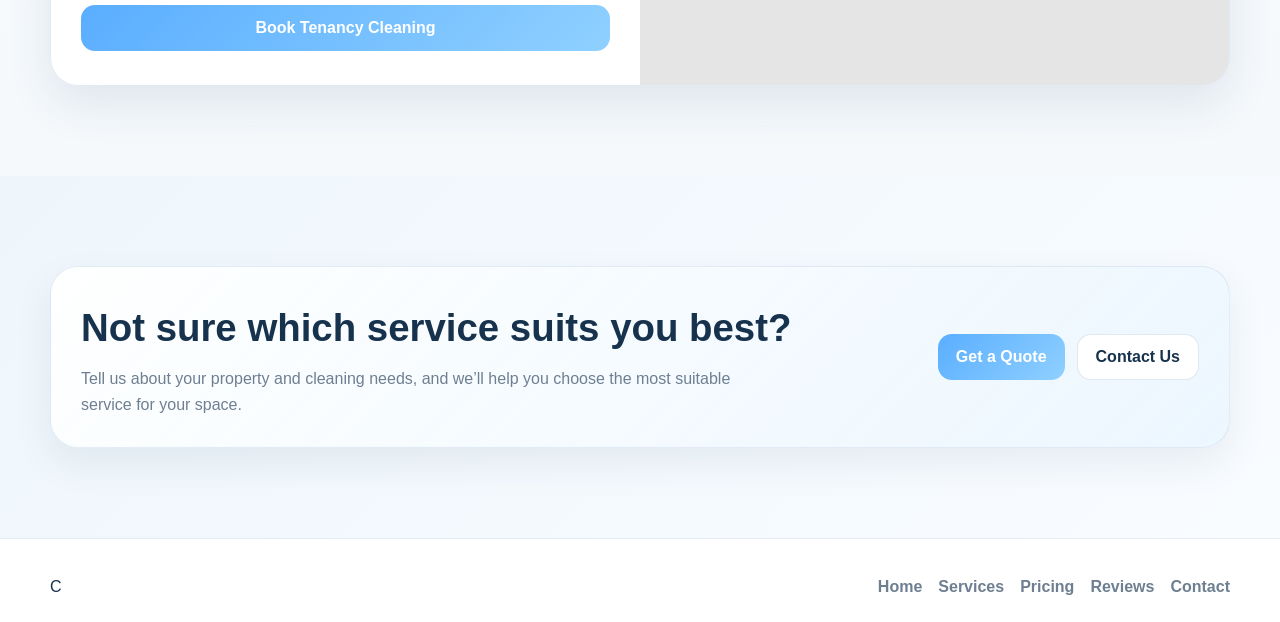
==== commit f147a00c: "1.6.2" ====
--- a/pages/services.html
+++ b/pages/services.html
@@ -3,9 +3,13 @@
 <head>
   <meta charset="UTF-8" />
   <meta name="viewport" content="width=device-width, initial-scale=1" />
-  <title>Cleovoro | Services</title>
-  <meta name="description" content="Explore Cleovoro cleaning services including Home Cleaning, Airbnb Cleaning, Deep Cleaning, and End of Tenancy Cleaning." />
+  <title>Cleovero | Services</title>
+  <meta name="description" content="Explore Cleovero cleaning services including Home Cleaning, Airbnb Cleaning, Deep Cleaning, and End of Tenancy Cleaning." />
   <link rel="stylesheet" href="../styles.css" />
+
+  <link rel="icon" href="https://i.ibb.co/BVnv0CFX/logo.png" sizes="32x32" type="image/png">
+  <link rel="icon" href="https://i.ibb.co/BVnv0CFX/logo.png" sizes="16x16" type="image/png">
+  <link rel="apple-touch-icon" href="https://i.ibb.co/BVnv0CFX/logo.png">
 </head>
 <body>
   <!-- NAV -->
@@ -13,10 +17,10 @@
     <div class="wrap nav-inner">
       <a href="#top" class="brand">
         <div class="logo">
-          <img src="https://i.ibb.co/BVnv0CFX/logo.png" alt="Cleovoro Logo" class="small-logo-img ">
-        </div>
-        <div>
-          <div class="brand-title">Cleovoro</div>
+          <img src="https://i.ibb.co/BVnv0CFX/logo.png" alt="Cleovero Logo" class="small-logo-img ">
+        </div>
+        <div>
+          <div class="brand-title">Cleovero</div>
           <div class="brand-sub">Cleaning Services</div>
         </div>
       </a>
@@ -56,7 +60,7 @@
       <p>
         Discover reliable and professional cleaning solutions tailored for homes,
         rental properties, and busy workspaces. Whether you need regular upkeep
-        or a full deep clean, Cleovoro is here to help.
+        or a full deep clean, Cleovero is here to help.
       </p>
     </div>
   </section>
@@ -210,7 +214,7 @@
       <div class="foot-brand">
         <div class="logo small-logo">C</div>
         <div>
-          <div class="brand-title">Cleovoro</div>
+          <div class="brand-title">Cleovero</div>
           <div class="brand-sub">© <span id="year"></span> All rights reserved.</div>
         </div>
       </div>
